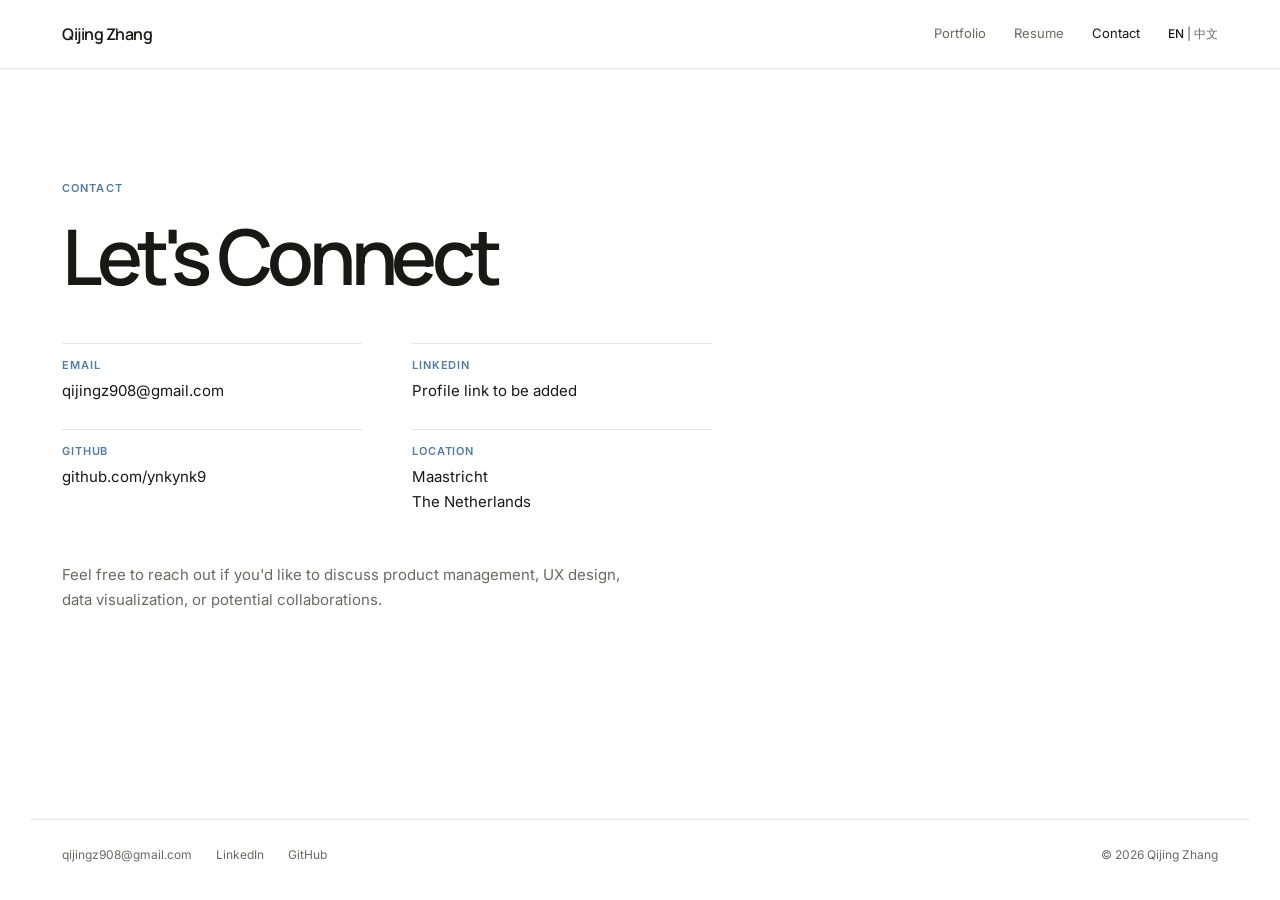
==== contact.html @ 701aa93f "Add files via upload" ====
<!doctype html><html lang="en"><head><meta charset="utf-8"><meta name="viewport" content="width=device-width,initial-scale=1"><meta name="description" content="Contact Qijing Zhang."><title>Contact — Qijing Zhang</title><link rel="preconnect" href="https://fonts.googleapis.com"><link rel="preconnect" href="https://fonts.gstatic.com" crossorigin><link href="https://fonts.googleapis.com/css2?family=Inter:wght@400;500;600;700&family=Manrope:wght@500;600;700&display=swap" rel="stylesheet"><link rel="stylesheet" href="assets/css/style.css"></head><body><a class="skip-link" href="#content">Skip to content</a><header class="site-header"><nav class="nav" aria-label="Main navigation"><a class="brand" href="index.html">Qijing Zhang</a><button class="menu-toggle" aria-expanded="false" aria-controls="menu">Menu</button><div id="menu" class="nav-links"><a href="index.html">Portfolio</a><a href="resume.html">Resume</a><a aria-current="page" href="contact.html">Contact</a><button class="language" aria-label="Switch language"><span class="active">EN</span><span class="slash">|</span><span>中文</span></button></div></nav></header><main id="content" class="contact-page wrap"><p class="eyebrow">Contact</p><h1>Let's Connect</h1><dl class="contact-details"><div><dt>Email</dt><dd><a href="mailto:qijingz908@gmail.com">qijingz908@gmail.com</a></dd></div><div><dt>LinkedIn</dt><dd><a href="#">Profile link to be added</a></dd></div><div><dt>GitHub</dt><dd><a href="https://github.com/ynkynk9" target="_blank" rel="noreferrer">github.com/ynkynk9</a></dd></div><div><dt>Location</dt><dd>Maastricht<br>The Netherlands</dd></div></dl><p class="ending">Feel free to reach out if you'd like to discuss product management, UX design, data visualization, or potential collaborations.</p></main><footer class="footer wrap"><a href="mailto:qijingz908@gmail.com">qijingz908@gmail.com</a><a href="#" aria-label="LinkedIn profile link to be added">LinkedIn</a><a href="https://github.com/ynkynk9" target="_blank" rel="noreferrer">GitHub</a><span>© <span id="year"></span> Qijing Zhang</span></footer><script src="assets/js/site.js"></script></body></html>
---- assets/css/style.css ----
:root{--white:#fff;--surface:#f7f7f5;--line:#e4e4e0;--ink:#181817;--muted:#696966;--blue:#527b9f;--font:"Inter",Arial,sans-serif;--heading:"Manrope",Arial,sans-serif}*{box-sizing:border-box}html{scroll-behavior:smooth}body{margin:0;background:var(--white);color:var(--ink);font:15px/1.65 var(--font)}a{color:inherit}.skip-link{position:fixed;left:-999px;top:8px;background:var(--ink);color:#fff;padding:8px;z-index:10}.skip-link:focus{left:8px}.wrap{max-width:1220px;margin:0 auto;padding-left:32px;padding-right:32px}.site-header{position:sticky;z-index:5;top:0;background:rgba(255,255,255,.97);border-bottom:1px solid var(--line)}.nav{max-width:1220px;min-height:68px;margin:auto;padding:0 32px;display:flex;align-items:center;justify-content:space-between}.brand{font:600 16px var(--heading);letter-spacing:-.03em;text-decoration:none}.nav-links{display:flex;align-items:center;gap:28px}.nav-links a{font-size:13px;color:var(--muted);text-decoration:none}.nav-links a[aria-current=page],.nav-links a:hover{color:var(--ink)}.language,.menu-toggle{padding:0;border:0;background:none;color:var(--muted);font:500 12px var(--font);cursor:pointer}.language .active{color:var(--ink)}.slash{padding:0 3px}.menu-toggle{display:none}.hero{display:grid;grid-template-columns:1fr .72fr;gap:9vw;align-items:center;min-height:calc(100vh - 68px);padding-top:75px;padding-bottom:75px}.eyebrow{margin:0 0 19px;font-size:11px;font-weight:600;letter-spacing:.1em;text-transform:uppercase;color:var(--blue)}h1,h2,h3,p{margin-top:0}h1{font:600 clamp(3rem,6vw,5.7rem)/1.03 var(--heading);letter-spacing:-.07em;margin-bottom:25px}.roles{font:500 clamp(1.05rem,1.55vw,1.35rem)/1.55 var(--heading);letter-spacing:-.025em;margin-bottom:26px}.intro{max-width:530px;margin-bottom:34px;color:var(--muted);font-size:17px;line-height:1.75}.button-row{display:flex;gap:10px}.button{display:inline-flex;justify-content:center;align-items:center;padding:10px 17px;border:1px solid var(--ink);border-radius:3px;background:var(--ink);color:#fff;font-size:13px;font-weight:500;text-decoration:none;transition:background .18s,border-color .18s}.button:hover{border-color:var(--blue);background:var(--blue)}.button.secondary{background:transparent;color:var(--ink)}.button.secondary:hover{border-color:var(--blue);background:transparent;color:var(--blue)}.portrait-frame{overflow:hidden;background:var(--surface);aspect-ratio:4/5}.portrait-frame img,.project-card img{display:block;width:100%;height:100%;object-fit:cover}.projects{padding-top:110px;padding-bottom:120px;border-top:1px solid var(--line)}.section-heading{display:flex;justify-content:space-between;align-items:baseline;margin-bottom:48px}.section-heading p:last-child{max-width:360px;margin:0;color:var(--muted);font-size:14px}.project-grid{display:grid;grid-template-columns:repeat(2,1fr);gap:52px 28px}.project-card{display:block;width:100%;padding:0;border:0;background:none;text-align:left;color:inherit;font:inherit;cursor:pointer}.project-card img{aspect-ratio:16/10;margin-bottom:18px;background:var(--surface);transition:opacity .18s}.project-card:hover img,.project-card:focus-visible img{opacity:.82}.project-card h2{margin-bottom:7px;font:600 21px/1.25 var(--heading);letter-spacing:-.04em}.project-card p{max-width:470px;margin-bottom:13px;color:var(--muted);font-size:14px;line-height:1.65}.tags{display:flex;flex-wrap:wrap;gap:6px}.tags span{padding:3px 8px;border:1px solid var(--line);border-radius:20px;color:var(--muted);font-size:11px}.about{display:grid;grid-template-columns:180px minmax(0,650px);gap:25px;padding-top:80px;padding-bottom:120px;border-top:1px solid var(--line)}.about-copy{margin:0;font:400 clamp(1.35rem,2.2vw,1.8rem)/1.55 var(--heading);letter-spacing:-.04em}.footer{display:flex;flex-wrap:wrap;gap:24px;padding-top:25px;padding-bottom:25px;border-top:1px solid var(--line);color:var(--muted);font-size:12px}.footer a{text-decoration:none}.footer a:hover{text-decoration:underline}.footer span:last-child{margin-left:auto}.page-header{padding-top:110px;padding-bottom:65px;border-bottom:1px solid var(--line)}.page-header h1{margin-bottom:0}.page-header p{max-width:570px;color:var(--muted);font-size:17px}.download{margin-left:20px;color:var(--blue);font-size:13px;font-weight:500;letter-spacing:0;text-decoration:none}.resume{padding-top:68px;padding-bottom:100px}.resume-section{display:grid;grid-template-columns:190px minmax(0,1fr);gap:30px;padding:35px 0;border-bottom:1px solid var(--line)}.resume-section h2{margin:3px 0;color:var(--blue);font:600 12px var(--font);letter-spacing:.09em;text-transform:uppercase}.resume-entry{max-width:680px;margin-bottom:27px}.resume-entry:last-child{margin-bottom:0}.resume-entry h3{margin:0;font:600 16px/1.4 var(--heading);letter-spacing:-.02em}.resume-entry .meta{margin:3px 0 8px;color:var(--muted);font-size:13px}.resume-entry p{margin-bottom:0;color:var(--muted);font-size:14px}.plain-list{display:flex;flex-wrap:wrap;gap:10px 22px;padding:0;margin:0;list-style:none}.plain-list li{font-size:14px}.contact-page{min-height:calc(100vh - 150px);padding-top:110px;padding-bottom:100px}.contact-page h1{max-width:720px}.contact-details{display:grid;grid-template-columns:repeat(2,minmax(0,300px));gap:25px 50px;margin:48px 0}.contact-details div{padding-top:12px;border-top:1px solid var(--line)}.contact-details dt{color:var(--blue);font-size:11px;font-weight:600;letter-spacing:.08em;text-transform:uppercase}.contact-details dd{margin:5px 0 0;font-size:15px}.contact-details a{text-decoration:none}.contact-details a:hover{text-decoration:underline}.ending{max-width:580px;color:var(--muted)}.case-dialog{width:min(860px,calc(100% - 32px));max-height:90vh;padding:0;border:0;background:#fff;box-shadow:0 16px 48px rgba(0,0,0,.16)}.case-dialog::backdrop{background:rgba(24,24,23,.38)}.dialog-inner{padding:48px 64px 64px}.dialog-close{position:absolute;top:18px;right:20px;width:34px;height:34px;border:0;background:none;color:var(--muted);font-size:28px;line-height:1;cursor:pointer}.dialog-inner>h2{margin-bottom:14px;font:600 clamp(2rem,4vw,3.7rem)/1.08 var(--heading);letter-spacing:-.06em}.case-summary{max-width:650px;margin-bottom:38px;color:var(--muted);font:400 18px/1.6 var(--heading)}.case-image{display:block;width:100%;aspect-ratio:16/9;object-fit:cover;margin-bottom:42px;background:var(--surface)}.dialog-inner section{padding:22px 0;border-top:1px solid var(--line)}.dialog-inner section h3{margin-bottom:8px;color:var(--blue);font:600 11px var(--font);letter-spacing:.09em;text-transform:uppercase}.dialog-inner section p{max-width:660px;margin-bottom:0;color:#3f3f3d}.project-card:focus-visible,.dialog-close:focus-visible,a:focus-visible,button:focus-visible{outline:2px solid var(--blue);outline-offset:3px}@media(max-width:700px){.wrap,.nav{padding-left:20px;padding-right:20px}.nav{min-height:60px}.menu-toggle{display:block}.nav-links{display:none;position:absolute;top:60px;left:0;right:0;align-items:flex-start;flex-direction:column;gap:15px;padding:18px 20px;border-bottom:1px solid var(--line);background:#fff}.nav-links.open{display:flex}.hero{display:flex;flex-direction:column;align-items:stretch;gap:55px;min-height:0;padding-top:78px;padding-bottom:80px}.portrait-frame{max-width:460px}.projects{padding-top:72px;padding-bottom:75px}.section-heading{display:block;margin-bottom:34px}.section-heading p:last-child{margin-top:8px}.project-grid{grid-template-columns:1fr;gap:42px}.about{display:block;padding-top:60px;padding-bottom:75px}.about-copy{margin-top:20px}.footer{gap:16px}.footer span:last-child{width:100%;margin-left:0}.page-header{padding-top:75px;padding-bottom:48px}.resume{padding-top:38px}.resume-section{display:block;padding:27px 0}.resume-section h2{margin-bottom:24px}.contact-page{padding-top:75px}.contact-details{grid-template-columns:1fr;margin:38px 0}.dialog-inner{padding:44px 24px 40px}.case-dialog{width:calc(100% - 20px)}}
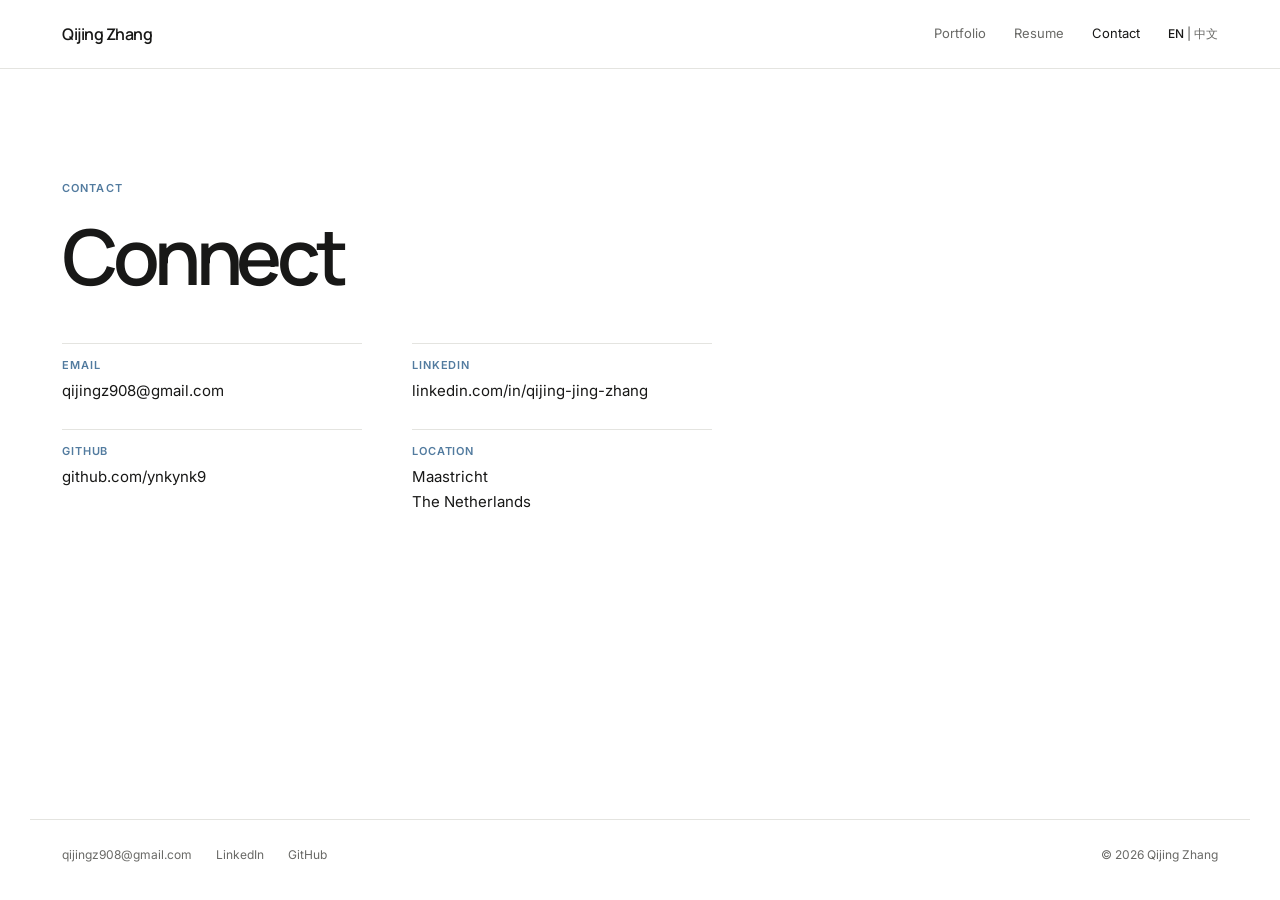
==== commit d3c05fd1: "Update contact.html" ====
--- a/contact.html
+++ b/contact.html
@@ -1 +1 @@
-<!doctype html><html lang="en"><head><meta charset="utf-8"><meta name="viewport" content="width=device-width,initial-scale=1"><meta name="description" content="Contact Qijing Zhang."><title>Contact — Qijing Zhang</title><link rel="preconnect" href="https://fonts.googleapis.com"><link rel="preconnect" href="https://fonts.gstatic.com" crossorigin><link href="https://fonts.googleapis.com/css2?family=Inter:wght@400;500;600;700&family=Manrope:wght@500;600;700&display=swap" rel="stylesheet"><link rel="stylesheet" href="assets/css/style.css"></head><body><a class="skip-link" href="#content">Skip to content</a><header class="site-header"><nav class="nav" aria-label="Main navigation"><a class="brand" href="index.html">Qijing Zhang</a><button class="menu-toggle" aria-expanded="false" aria-controls="menu">Menu</button><div id="menu" class="nav-links"><a href="index.html">Portfolio</a><a href="resume.html">Resume</a><a aria-current="page" href="contact.html">Contact</a><button class="language" aria-label="Switch language"><span class="active">EN</span><span class="slash">|</span><span>中文</span></button></div></nav></header><main id="content" class="contact-page wrap"><p class="eyebrow">Contact</p><h1>Let's Connect</h1><dl class="contact-details"><div><dt>Email</dt><dd><a href="mailto:qijingz908@gmail.com">qijingz908@gmail.com</a></dd></div><div><dt>LinkedIn</dt><dd><a href="#">Profile link to be added</a></dd></div><div><dt>GitHub</dt><dd><a href="https://github.com/ynkynk9" target="_blank" rel="noreferrer">github.com/ynkynk9</a></dd></div><div><dt>Location</dt><dd>Maastricht<br>The Netherlands</dd></div></dl><p class="ending">Feel free to reach out if you'd like to discuss product management, UX design, data visualization, or potential collaborations.</p></main><footer class="footer wrap"><a href="mailto:qijingz908@gmail.com">qijingz908@gmail.com</a><a href="#" aria-label="LinkedIn profile link to be added">LinkedIn</a><a href="https://github.com/ynkynk9" target="_blank" rel="noreferrer">GitHub</a><span>© <span id="year"></span> Qijing Zhang</span></footer><script src="assets/js/site.js"></script></body></html>
+<!doctype html><html lang="en"><head><meta charset="utf-8"><meta name="viewport" content="width=device-width,initial-scale=1"><meta name="description" content="Contact Qijing Zhang."><title>Connect — Qijing Zhang</title><link rel="preconnect" href="https://fonts.googleapis.com"><link rel="preconnect" href="https://fonts.gstatic.com" crossorigin><link href="https://fonts.googleapis.com/css2?family=Inter:wght@400;500;600;700&family=Manrope:wght@500;600;700&display=swap" rel="stylesheet"><link rel="stylesheet" href="assets/css/style.css"></head><body><a class="skip-link" href="#content">Skip to content</a><header class="site-header"><nav class="nav" aria-label="Main navigation"><a class="brand" href="index.html">Qijing Zhang</a><button class="menu-toggle" aria-expanded="false" aria-controls="menu">Menu</button><div id="menu" class="nav-links"><a href="index.html">Portfolio</a><a href="resume.html">Resume</a><a aria-current="page" href="contact.html">Contact</a><button class="language" aria-label="Switch language"><span class="active">EN</span><span class="slash">|</span><span>中文</span></button></div></nav></header><main id="content" class="contact-page wrap"><p class="eyebrow">Contact</p><h1>Connect</h1><dl class="contact-details"><div><dt>Email</dt><dd><a href="mailto:qijingz908@gmail.com">qijingz908@gmail.com</a></dd></div><div><dt>LinkedIn</dt><dd><a href="https://linkedin.com/in/qijing-jing-zhang" target="_blank" rel="noreferrer">linkedin.com/in/qijing-jing-zhang</a></dd></div><div><dt>GitHub</dt><dd><a href="https://github.com/ynkynk9" target="_blank" rel="noreferrer">github.com/ynkynk9</a></dd></div><div><dt>Location</dt><dd>Maastricht<br>The Netherlands</dd></div></dl></main><footer class="footer wrap"><a href="mailto:qijingz908@gmail.com">qijingz908@gmail.com</a><a href="https://linkedin.com/in/qijing-jing-zhang" target="_blank" rel="noreferrer">LinkedIn</a><a href="https://github.com/ynkynk9" target="_blank" rel="noreferrer">GitHub</a><span>© <span id="year"></span> Qijing Zhang</span></footer><script src="assets/js/site.js"></script></body></html>
